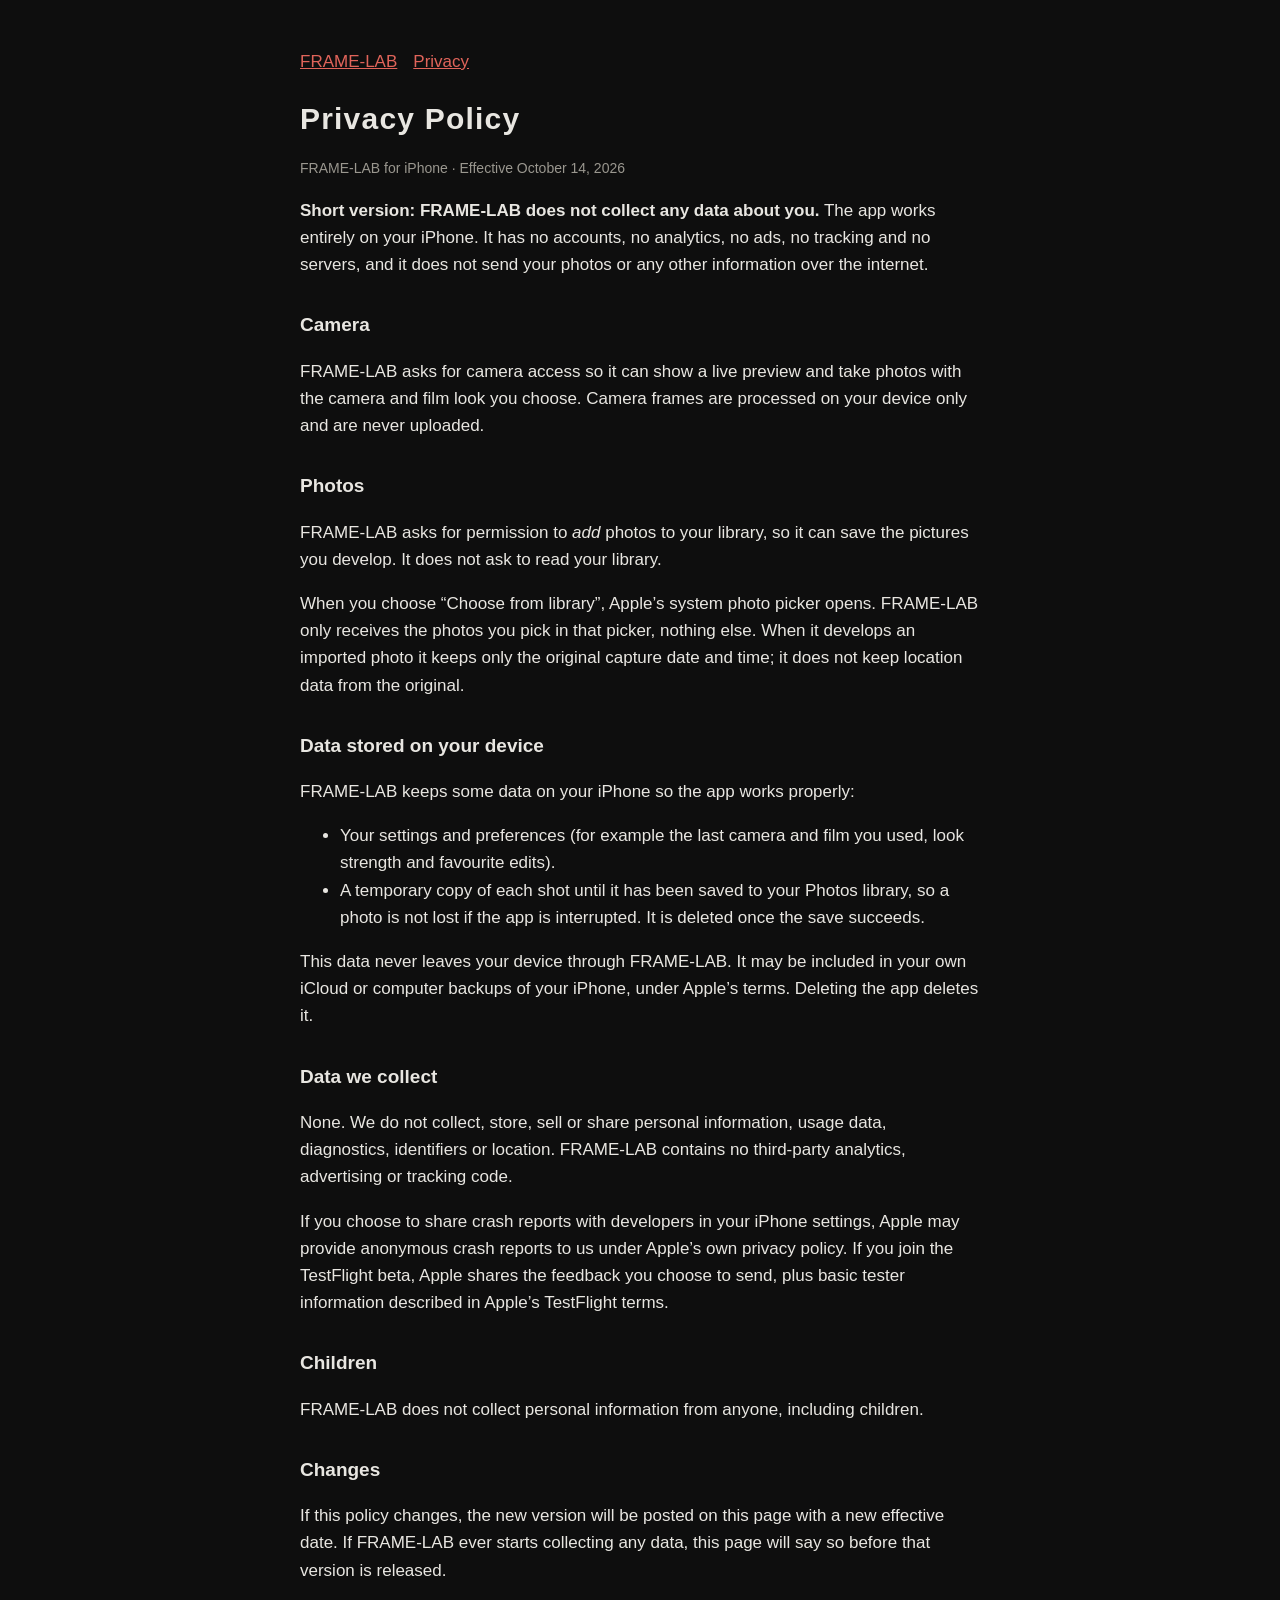
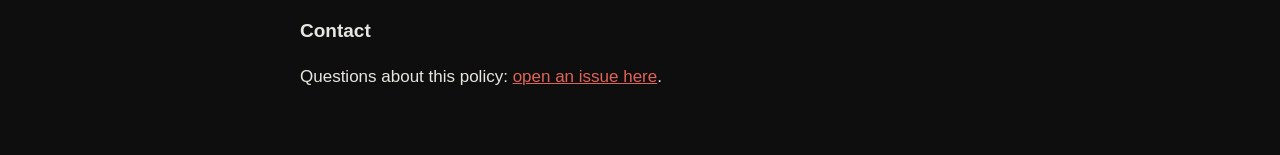
==== privacy.html @ 2668ecc7 "FRAME-LAB support and privacy policy pages" ====
<!doctype html><html lang="en"><head><meta charset="utf-8"><meta name="viewport" content="width=device-width,initial-scale=1">
<title>FRAME-LAB Privacy Policy</title><link rel="stylesheet" href="style.css"></head><body>
<nav><a href="index.html">FRAME-LAB</a><a href="privacy.html">Privacy</a></nav>
<h1>Privacy Policy</h1>
<p class="muted">FRAME-LAB for iPhone · Effective October 14, 2026</p>

<p><strong>Short version: FRAME-LAB does not collect any data about you.</strong> The app works entirely on your iPhone. It has no accounts, no analytics, no ads, no tracking and no servers, and it does not send your photos or any other information over the internet.</p>

<h2>Camera</h2>
<p>FRAME-LAB asks for camera access so it can show a live preview and take photos with the camera and film look you choose. Camera frames are processed on your device only and are never uploaded.</p>

<h2>Photos</h2>
<p>FRAME-LAB asks for permission to <em>add</em> photos to your library, so it can save the pictures you develop. It does not ask to read your library.</p>
<p>When you choose “Choose from library”, Apple’s system photo picker opens. FRAME-LAB only receives the photos you pick in that picker, nothing else. When it develops an imported photo it keeps only the original capture date and time; it does not keep location data from the original.</p>

<h2>Data stored on your device</h2>
<p>FRAME-LAB keeps some data on your iPhone so the app works properly:</p>
<ul>
<li>Your settings and preferences (for example the last camera and film you used, look strength and favourite edits).</li>
<li>A temporary copy of each shot until it has been saved to your Photos library, so a photo is not lost if the app is interrupted. It is deleted once the save succeeds.</li>
</ul>
<p>This data never leaves your device through FRAME-LAB. It may be included in your own iCloud or computer backups of your iPhone, under Apple’s terms. Deleting the app deletes it.</p>

<h2>Data we collect</h2>
<p>None. We do not collect, store, sell or share personal information, usage data, diagnostics, identifiers or location. FRAME-LAB contains no third-party analytics, advertising or tracking code.</p>
<p>If you choose to share crash reports with developers in your iPhone settings, Apple may provide anonymous crash reports to us under Apple’s own privacy policy. If you join the TestFlight beta, Apple shares the feedback you choose to send, plus basic tester information described in Apple’s TestFlight terms.</p>

<h2>Children</h2>
<p>FRAME-LAB does not collect personal information from anyone, including children.</p>

<h2>Changes</h2>
<p>If this policy changes, the new version will be posted on this page with a new effective date. If FRAME-LAB ever starts collecting any data, this page will say so before that version is released.</p>

<h2>Contact</h2>
<p>Questions about this policy: <a href="https://github.com/jedbrnth-eng/framelab-site/issues">open an issue here</a>.</p>
</body></html>
---- style.css ----
body{background:#0E0E0E;color:#E8E6E1;font:17px/1.6 -apple-system,BlinkMacSystemFont,"Helvetica Neue",sans-serif;max-width:680px;margin:0 auto;padding:48px 22px}
h1{font-size:30px;letter-spacing:.04em;margin-bottom:4px}h2{font-size:19px;margin-top:32px}
a{color:#E0645A}.muted{color:#9a978f;font-size:14px}code{font-size:15px}
nav a{margin-right:16px}
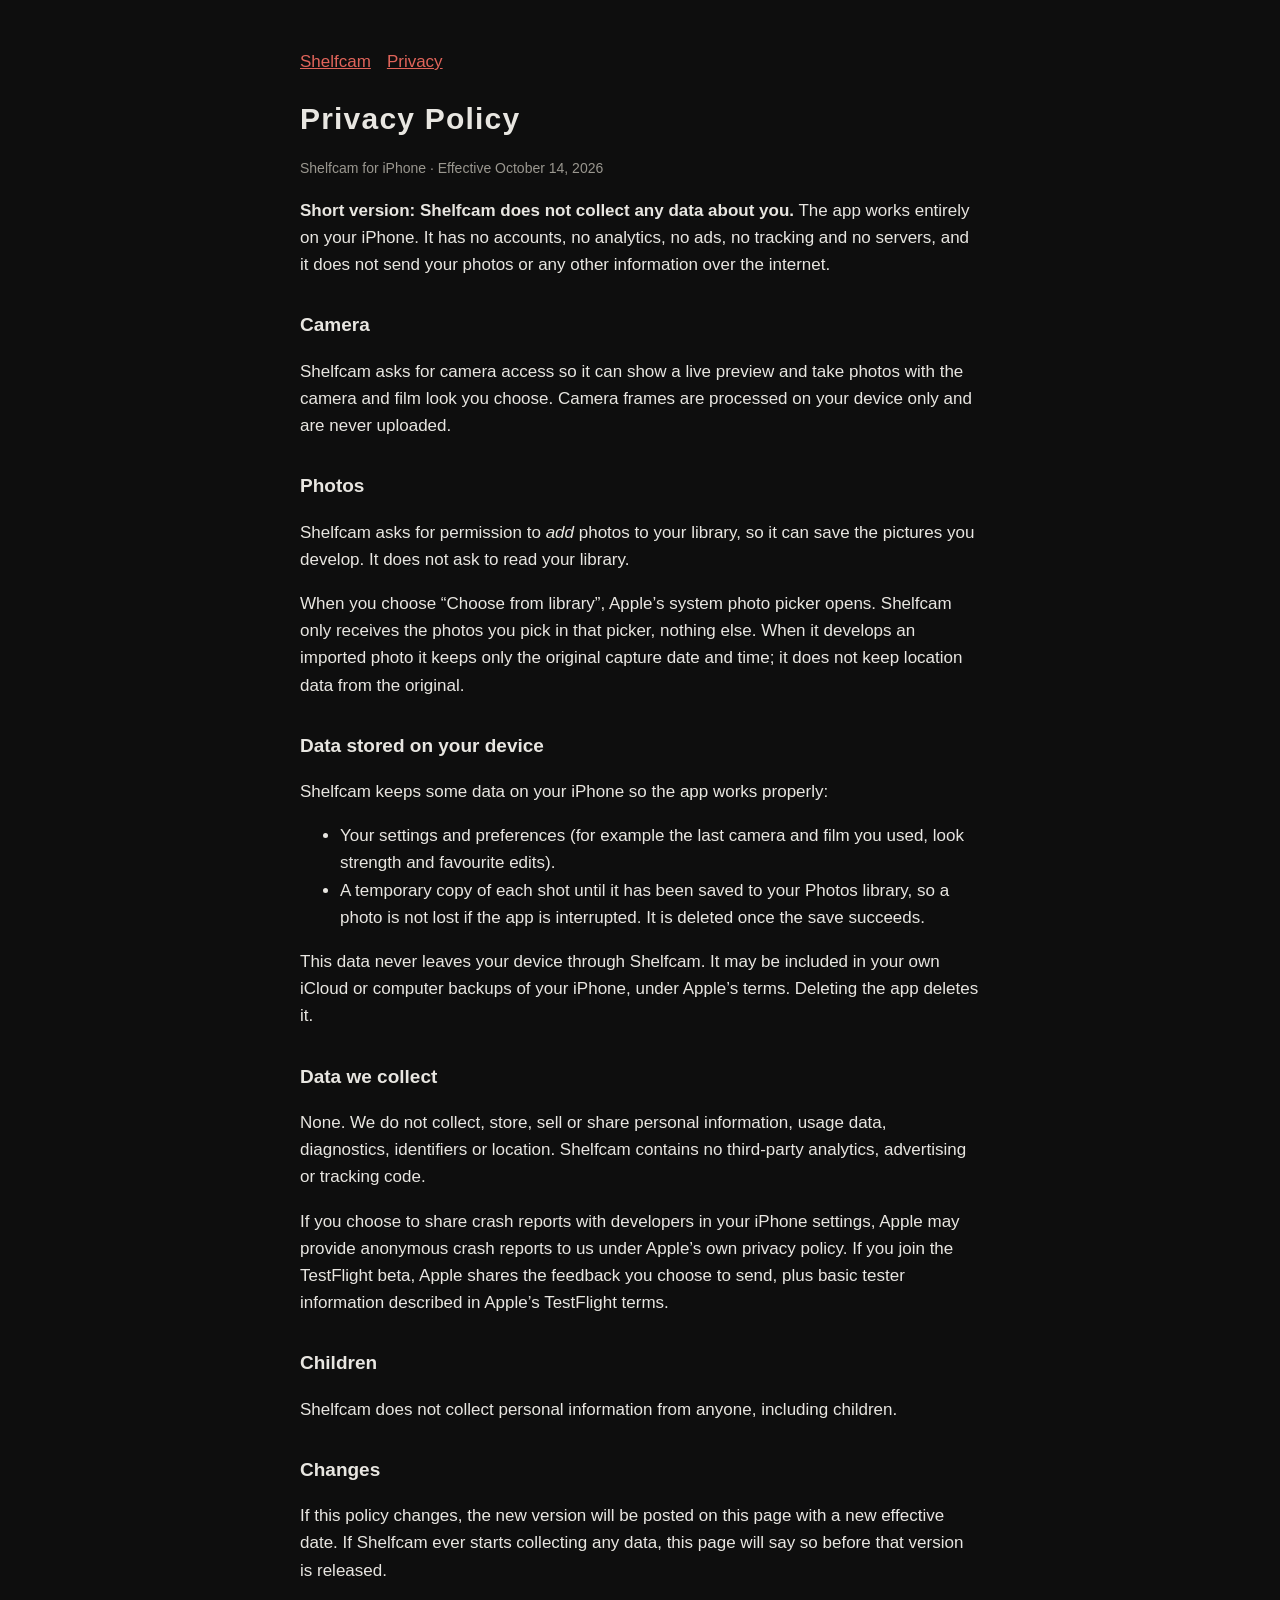
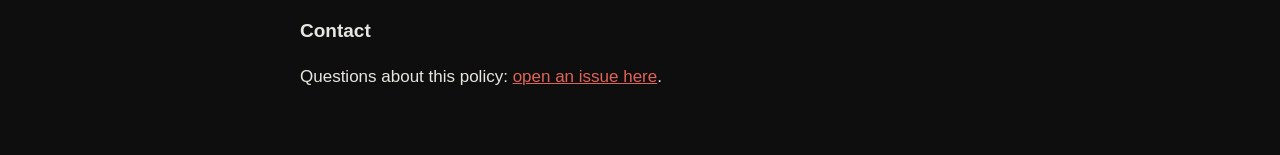
==== commit 46e4201f: "Rename app to Shelfcam" ====
--- a/privacy.html
+++ b/privacy.html
@@ -1,35 +1,35 @@
 <!doctype html><html lang="en"><head><meta charset="utf-8"><meta name="viewport" content="width=device-width,initial-scale=1">
-<title>FRAME-LAB Privacy Policy</title><link rel="stylesheet" href="style.css"></head><body>
-<nav><a href="index.html">FRAME-LAB</a><a href="privacy.html">Privacy</a></nav>
+<title>Shelfcam Privacy Policy</title><link rel="stylesheet" href="style.css"></head><body>
+<nav><a href="index.html">Shelfcam</a><a href="privacy.html">Privacy</a></nav>
 <h1>Privacy Policy</h1>
-<p class="muted">FRAME-LAB for iPhone · Effective October 14, 2026</p>
+<p class="muted">Shelfcam for iPhone · Effective October 14, 2026</p>
 
-<p><strong>Short version: FRAME-LAB does not collect any data about you.</strong> The app works entirely on your iPhone. It has no accounts, no analytics, no ads, no tracking and no servers, and it does not send your photos or any other information over the internet.</p>
+<p><strong>Short version: Shelfcam does not collect any data about you.</strong> The app works entirely on your iPhone. It has no accounts, no analytics, no ads, no tracking and no servers, and it does not send your photos or any other information over the internet.</p>
 
 <h2>Camera</h2>
-<p>FRAME-LAB asks for camera access so it can show a live preview and take photos with the camera and film look you choose. Camera frames are processed on your device only and are never uploaded.</p>
+<p>Shelfcam asks for camera access so it can show a live preview and take photos with the camera and film look you choose. Camera frames are processed on your device only and are never uploaded.</p>
 
 <h2>Photos</h2>
-<p>FRAME-LAB asks for permission to <em>add</em> photos to your library, so it can save the pictures you develop. It does not ask to read your library.</p>
-<p>When you choose “Choose from library”, Apple’s system photo picker opens. FRAME-LAB only receives the photos you pick in that picker, nothing else. When it develops an imported photo it keeps only the original capture date and time; it does not keep location data from the original.</p>
+<p>Shelfcam asks for permission to <em>add</em> photos to your library, so it can save the pictures you develop. It does not ask to read your library.</p>
+<p>When you choose “Choose from library”, Apple’s system photo picker opens. Shelfcam only receives the photos you pick in that picker, nothing else. When it develops an imported photo it keeps only the original capture date and time; it does not keep location data from the original.</p>
 
 <h2>Data stored on your device</h2>
-<p>FRAME-LAB keeps some data on your iPhone so the app works properly:</p>
+<p>Shelfcam keeps some data on your iPhone so the app works properly:</p>
 <ul>
 <li>Your settings and preferences (for example the last camera and film you used, look strength and favourite edits).</li>
 <li>A temporary copy of each shot until it has been saved to your Photos library, so a photo is not lost if the app is interrupted. It is deleted once the save succeeds.</li>
 </ul>
-<p>This data never leaves your device through FRAME-LAB. It may be included in your own iCloud or computer backups of your iPhone, under Apple’s terms. Deleting the app deletes it.</p>
+<p>This data never leaves your device through Shelfcam. It may be included in your own iCloud or computer backups of your iPhone, under Apple’s terms. Deleting the app deletes it.</p>
 
 <h2>Data we collect</h2>
-<p>None. We do not collect, store, sell or share personal information, usage data, diagnostics, identifiers or location. FRAME-LAB contains no third-party analytics, advertising or tracking code.</p>
+<p>None. We do not collect, store, sell or share personal information, usage data, diagnostics, identifiers or location. Shelfcam contains no third-party analytics, advertising or tracking code.</p>
 <p>If you choose to share crash reports with developers in your iPhone settings, Apple may provide anonymous crash reports to us under Apple’s own privacy policy. If you join the TestFlight beta, Apple shares the feedback you choose to send, plus basic tester information described in Apple’s TestFlight terms.</p>
 
 <h2>Children</h2>
-<p>FRAME-LAB does not collect personal information from anyone, including children.</p>
+<p>Shelfcam does not collect personal information from anyone, including children.</p>
 
 <h2>Changes</h2>
-<p>If this policy changes, the new version will be posted on this page with a new effective date. If FRAME-LAB ever starts collecting any data, this page will say so before that version is released.</p>
+<p>If this policy changes, the new version will be posted on this page with a new effective date. If Shelfcam ever starts collecting any data, this page will say so before that version is released.</p>
 
 <h2>Contact</h2>
 <p>Questions about this policy: <a href="https://github.com/jedbrnth-eng/framelab-site/issues">open an issue here</a>.</p>
